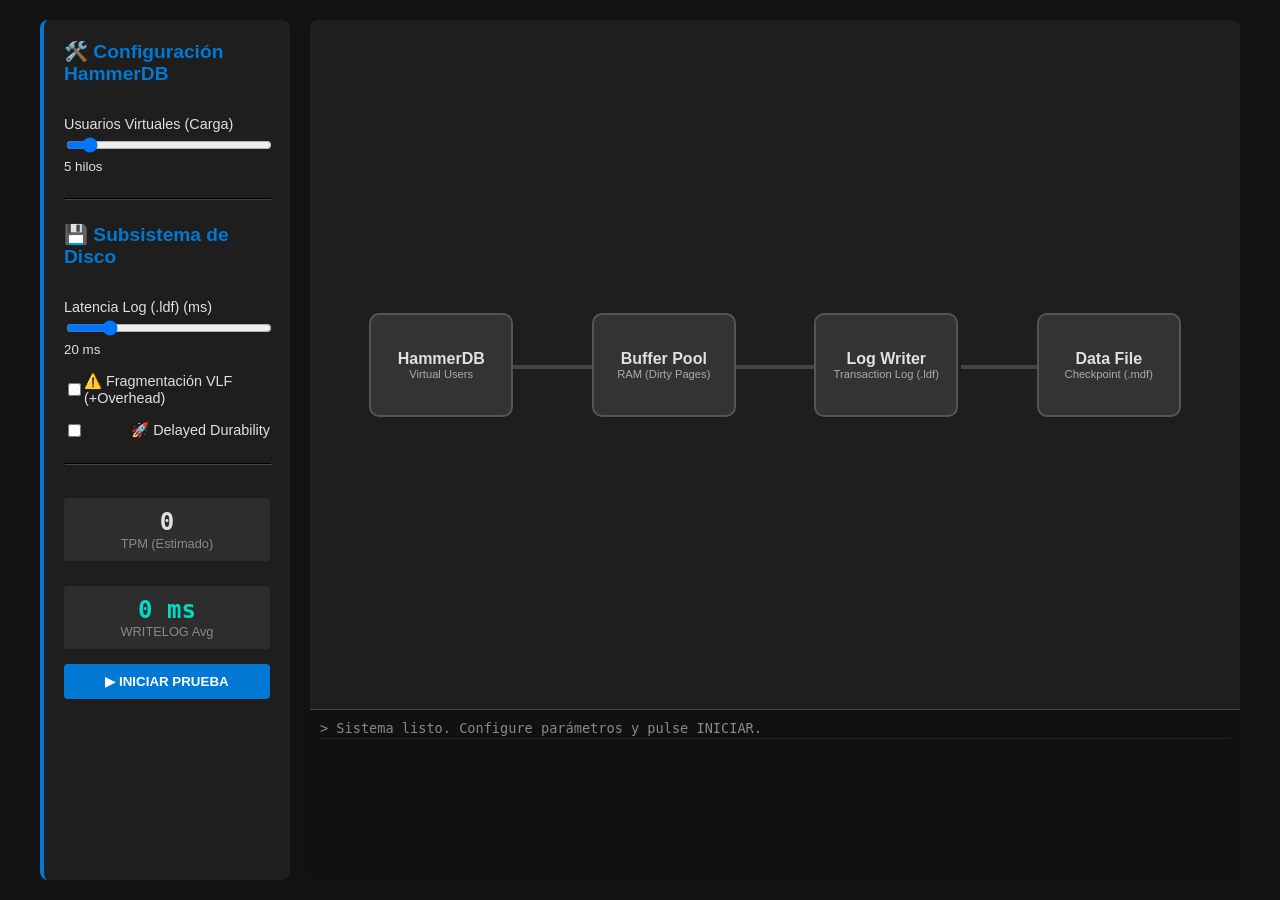
==== 01 Recuros.html @ c6f62aa0 "Integrated simulation labs with new sidebar layout" ====
<!DOCTYPE html>
<html lang="es">
<head>
    <meta charset="UTF-8">
    <title>SQL Server Internals Simulator - AsistenteDBA</title>
    <style>
        :root { --bg: #121212; --card: #1e1e1e; --text: #e0e0e0; --accent: #0078d4; --danger: #cf6679; --success: #03dac6; --warn: #bb86fc; }
        body { font-family: 'Segoe UI', Consolas, sans-serif; background: var(--bg); color: var(--text); margin: 0; padding: 20px; display: flex; flex-direction: column; align-items: center; height: 100vh; box-sizing: border-box; }
        
        /* Dashboard Layout */
        .dashboard { display: grid; grid-template-columns: 250px 1fr; gap: 20px; width: 100%; max-width: 1200px; height: 100%; }
        
        /* Controls Panel */
        .controls { background: var(--card); padding: 20px; border-radius: 8px; border-left: 4px solid var(--accent); display: flex; flex-direction: column; gap: 15px; }
        h2 { margin-top: 0; font-size: 1.2rem; color: var(--accent); }
        label { font-size: 0.9rem; display: flex; justify-content: space-between; align-items: center; }
        input[type="range"] { width: 100%; margin-top: 5px; }
        button { background: var(--accent); color: white; border: none; padding: 10px; border-radius: 4px; cursor: pointer; font-weight: bold; transition: 0.2s; }
        button:hover { filter: brightness(1.2); }
        button.stop { background: var(--danger); }
        
        .metric-box { background: #2d2d2d; padding: 10px; border-radius: 4px; text-align: center; margin-top: 10px; }
        .metric-val { font-size: 1.5rem; font-weight: bold; font-family: monospace; }
        .metric-lbl { font-size: 0.8rem; color: #888; }

        /* Simulation Area */
        .simulation-area { background: var(--card); border-radius: 8px; position: relative; overflow: hidden; display: flex; flex-direction: column; }
        .pipeline { flex: 1; display: flex; align-items: center; justify-content: space-around; padding: 20px; position: relative; }
        
        /* Components */
        .component { 
            width: 140px; height: 100px; 
            background: #333; border: 2px solid #555; 
            border-radius: 10px; display: flex; flex-direction: column; 
            align-items: center; justify-content: center; 
            z-index: 10; position: relative;
            transition: transform 0.1s;
        }
        .component strong { font-size: 1rem; }
        .component small { font-size: 0.7rem; color: #aaa; }
        .queue-count { position: absolute; top: -10px; right: -10px; background: var(--danger); color: white; border-radius: 50%; width: 25px; height: 25px; display: flex; align-items: center; justify-content: center; font-size: 0.8rem; font-weight: bold; opacity: 0; transition: opacity 0.3s; }
        
        /* Connecting Lines */
        .connector { position: absolute; height: 4px; background: #444; top: 50%; z-index: 1; }
        
        /* Particles (Transactions) */
        .particle {
            position: absolute; width: 12px; height: 12px;
            background: var(--success); border-radius: 50%;
            top: 50%; margin-top: -6px; z-index: 5;
            box-shadow: 0 0 5px var(--success);
        }
        
        /* Log Console */
        .console { height: 150px; background: #111; padding: 10px; overflow-y: auto; font-family: Consolas, monospace; font-size: 0.85rem; border-top: 1px solid #444; }
        .log-entry { margin-bottom: 4px; border-bottom: 1px solid #222; padding-bottom: 2px; }
        .err { color: var(--danger); } .warn { color: var(--warn); } .info { color: #888; } .succ { color: var(--success); }

        /* States */
        .component.stressed { border-color: var(--danger); box-shadow: 0 0 15px rgba(207, 102, 121, 0.3); animation: shake 0.5s infinite; }
        .component.writing { border-color: var(--success); }

        @keyframes shake { 0% { transform: translate(1px, 1px); } 50% { transform: translate(-1px, -1px); } 100% { transform: translate(1px, 1px); } }
    </style>
</head>
<body>

<div class="dashboard">
    <div class="controls">
        <h2>🛠️ Configuración HammerDB</h2>
        
        <div>
            <label>Usuarios Virtuales (Carga)</label>
            <input type="range" id="slider-load" min="1" max="50" value="5">
            <small id="val-load">5 hilos</small>
        </div>

        <hr style="border-color: #444; width: 100%;">
        <h2>💾 Subsistema de Disco</h2>

        <div>
            <label>Latencia Log (.ldf) (ms)</label>
            <input type="range" id="slider-latency" min="1" max="100" value="20">
            <small id="val-latency">20 ms</small>
        </div>

        <label style="cursor: pointer;">
            <input type="checkbox" id="check-vlf"> ⚠️ Fragmentación VLF (+Overhead)
        </label>
        
        <label style="cursor: pointer;">
            <input type="checkbox" id="check-durability"> 🚀 Delayed Durability
        </label>

        <hr style="border-color: #444; width: 100%;">
        
        <div class="metric-box">
            <div class="metric-val" id="metric-tpm">0</div>
            <div class="metric-lbl">TPM (Estimado)</div>
        </div>
        
        <div class="metric-box">
            <div class="metric-val" id="metric-wait" style="color: var(--success)">0 ms</div>
            <div class="metric-lbl">WRITELOG Avg</div>
        </div>

        <button onclick="toggleSimulation()" id="btn-start">▶ INICIAR PRUEBA</button>
    </div>

    <div class="simulation-area">
        <div class="pipeline">
            <div class="connector" style="left: 10%; width: 25%;"></div>
            <div class="connector" style="left: 40%; width: 25%;"></div>
            <div class="connector" style="left: 70%; width: 20%;"></div>

            <div class="component" id="node-app">
                <strong>HammerDB</strong>
                <small>Virtual Users</small>
            </div>

            <div class="component" id="node-buffer">
                <strong>Buffer Pool</strong>
                <small>RAM (Dirty Pages)</small>
                <div class="queue-count" id="q-buffer">0</div>
            </div>

            <div class="component" id="node-log">
                <strong>Log Writer</strong>
                <small>Transaction Log (.ldf)</small>
                <div class="queue-count" id="q-log">0</div>
            </div>

            <div class="component" id="node-disk">
                <strong>Data File</strong>
                <small>Checkpoint (.mdf)</small>
            </div>
        </div>
        
        <div class="console" id="console-output">
            <div class="log-entry info">> Sistema listo. Configure parámetros y pulse INICIAR.</div>
        </div>
    </div>
</div>

<script>
    // Configuración del Estado
    let isRunning = false;
    let transactionsCompleted = 0;
    let totalWaitTime = 0;
    let waitSamples = 0;
    let logQueue = 0;
    let bufferContention = 0;
    
    // Referencias DOM
    const els = {
        app: document.getElementById('node-app'),
        buffer: document.getElementById('node-buffer'),
        log: document.getElementById('node-log'),
        disk: document.getElementById('node-disk'),
        console: document.getElementById('console-output'),
        tpm: document.getElementById('metric-tpm'),
        wait: document.getElementById('metric-wait'),
        qLog: document.getElementById('q-log'),
        btn: document.getElementById('btn-start')
    };

    // Listeners Inputs
    document.getElementById('slider-load').oninput = (e) => document.getElementById('val-load').innerText = e.target.value + " hilos";
    document.getElementById('slider-latency').oninput = (e) => document.getElementById('val-latency').innerText = e.target.value + " ms";

    function log(msg, type = 'info') {
        const div = document.createElement('div');
        div.className = `log-entry ${type}`;
        div.innerText = `> ${msg}`;
        els.console.prepend(div);
        if (els.console.children.length > 20) els.console.lastChild.remove();
    }

    function toggleSimulation() {
        isRunning = !isRunning;
        els.btn.innerText = isRunning ? "⏹ DETENER" : "▶ INICIAR PRUEBA";
        els.btn.className = isRunning ? "stop" : "";
        
        if (isRunning) {
            log("Iniciando carga TPC-C simulada...", "info");
            loop();
            updateMetrics();
        } else {
            log("Prueba detenida.", "warn");
        }
    }

    // Bucle Principal (Game Loop)
    function loop() {
        if (!isRunning) return;

        const load = parseInt(document.getElementById('slider-load').value);
        // Probabilidad de generar nueva transacción basada en la carga
        if (Math.random() < (load * 0.05)) {
            spawnTransaction();
        }

        // Procesar cola del Log
        processLogQueue();

        requestAnimationFrame(loop);
    }

    // Generar Partícula Visual
    function spawnTransaction() {
        const p = document.createElement('div');
        p.className = 'particle';
        document.querySelector('.pipeline').appendChild(p);

        // Animación: App -> Buffer
        animateParticle(p, els.app, els.buffer, 500, () => {
            // Fase 2: Buffer -> Log (Aquí es donde ocurre el cuello de botella)
            if (checkBufferHealth()) {
                logQueue++;
                updateQueueUI();
                
                // Si Delayed Durability está ON, pasa rápido
                const isDelayed = document.getElementById('check-durability').checked;
                
                if (isDelayed) {
                     // Pasa casi instantáneo al disco (checkpoints asíncronos)
                    animateParticle(p, els.buffer, els.disk, 200, () => {
                        finishTransaction(p);
                        logQueue--; // Se libera rápido
                        updateQueueUI();
                    });
                } else {
                    // Si es Normal, tiene que esperar al Log Writer
                    // La partícula se "absorbe" en el nodo Log y espera
                    animateParticle(p, els.buffer, els.log, 400, () => {
                        p.remove(); // Se queda en cola lógica, no visual
                    });
                }
            } else {
                p.remove(); // Fallo por buffer lleno
            }
        });
    }

    // Mueve un div de A a B
    function animateParticle(el, from, to, duration, callback) {
        const fRect = from.getBoundingClientRect();
        const tRect = to.getBoundingClientRect();
        const parentRect = document.querySelector('.pipeline').getBoundingClientRect();

        const startX = fRect.left - parentRect.left + fRect.width/2;
        const startY = fRect.top - parentRect.top + fRect.height/2;
        const endX = tRect.left - parentRect.left + tRect.width/2;
        const endY = tRect.top - parentRect.top + tRect.height/2;

        const anim = el.animate([
            { transform: `translate(${startX}px, ${startY}px)` },
            { transform: `translate(${endX}px, ${endY}px)` }
        ], { duration: duration, easing: 'linear' });

        anim.onfinish = callback;
    }

    // Simula el Log Writer (El hilo background)
    let isWritingLog = false;
    function processLogQueue() {
        if (logQueue > 0 && !isWritingLog) {
            isWritingLog = true;
            
            // Calcular latencia real
            let baseLatency = parseInt(document.getElementById('slider-latency').value);
            const hasVLF = document.getElementById('check-vlf').checked;
            
            // Si hay fragmentación VLF, añadimos penalización aleatoria y fuerte
            let currentLatency = hasVLF ? baseLatency + (Math.random() * 50) : baseLatency;

            els.log.classList.add('writing');

            // Simular tiempo de escritura en disco
            setTimeout(() => {
                // Procesamos un "batch" de transacciones de la cola
                const batchSize = 1; // El log writer escribe bloques
                logQueue = Math.max(0, logQueue - batchSize);
                
                transactionsCompleted += batchSize;
                
                // Registrar métricas
                totalWaitTime += currentLatency;
                waitSamples++;

                els.log.classList.remove('writing');
                isWritingLog = false;
                updateQueueUI();

                // Visualizar Checkpoint ocasional
                if (transactionsCompleted % 10 === 0) {
                    flashComponent(els.disk);
                }

            }, currentLatency * 5); // Multiplicador para efecto visual (sino es muy rápido)
        }
    }

    function checkBufferHealth() {
        // Simular PAGEIOLATCH si la carga es muy alta
        const load = parseInt(document.getElementById('slider-load').value);
        if (load > 40 && Math.random() > 0.98) {
            log("PAGEIOLATCH_EX: Buffer Pool saturado buscando páginas.", "err");
            els.buffer.classList.add('stressed');
            setTimeout(() => els.buffer.classList.remove('stressed'), 500);
            return false; // Transacción fallida/lenta
        }
        return true;
    }

    function finishTransaction(p) {
        p.remove();
        transactionsCompleted++;
    }

    function updateQueueUI() {
        els.qLog.innerText = logQueue;
        els.qLog.style.opacity = logQueue > 0 ? 1 : 0;
        
        // Si la cola crece mucho -> WRITELOG Crítico
        if (logQueue > 10) {
            els.log.classList.add('stressed');
            if (Math.random() > 0.9) log(`WRITELOG Alto: ${logQueue} tareas esperando flush.`, "warn");
        } else {
            els.log.classList.remove('stressed');
        }
    }

    function flashComponent(el) {
        el.style.borderColor = '#03dac6';
        setTimeout(() => el.style.borderColor = '#555', 200);
    }

    function updateMetrics() {
        if (!isRunning) return;
        
        // Calcular TPM (falso pero realista visualmente)
        // Escalamos transactionsCompleted a un valor tipo "TPM"
        let tpm = Math.floor(transactionsCompleted * (60 / (performance.now()/1000))) * 100;
        // Evitar Infinity al inicio
        if (tpm < 0 || isNaN(tpm)) tpm = 0;

        els.tpm.innerText = tpm.toLocaleString();

        // Calcular Wait Promedio
        let avgWait = waitSamples > 0 ? (totalWaitTime / waitSamples).toFixed(1) : 0;
        els.wait.innerText = avgWait + " ms";
        
        // Colorear métricas
        els.wait.style.color = avgWait > 20 ? "var(--danger)" : (avgWait > 10 ? "var(--warn)" : "var(--success)");

        setTimeout(updateMetrics, 1000);
    }

</script>

</body>
</html>
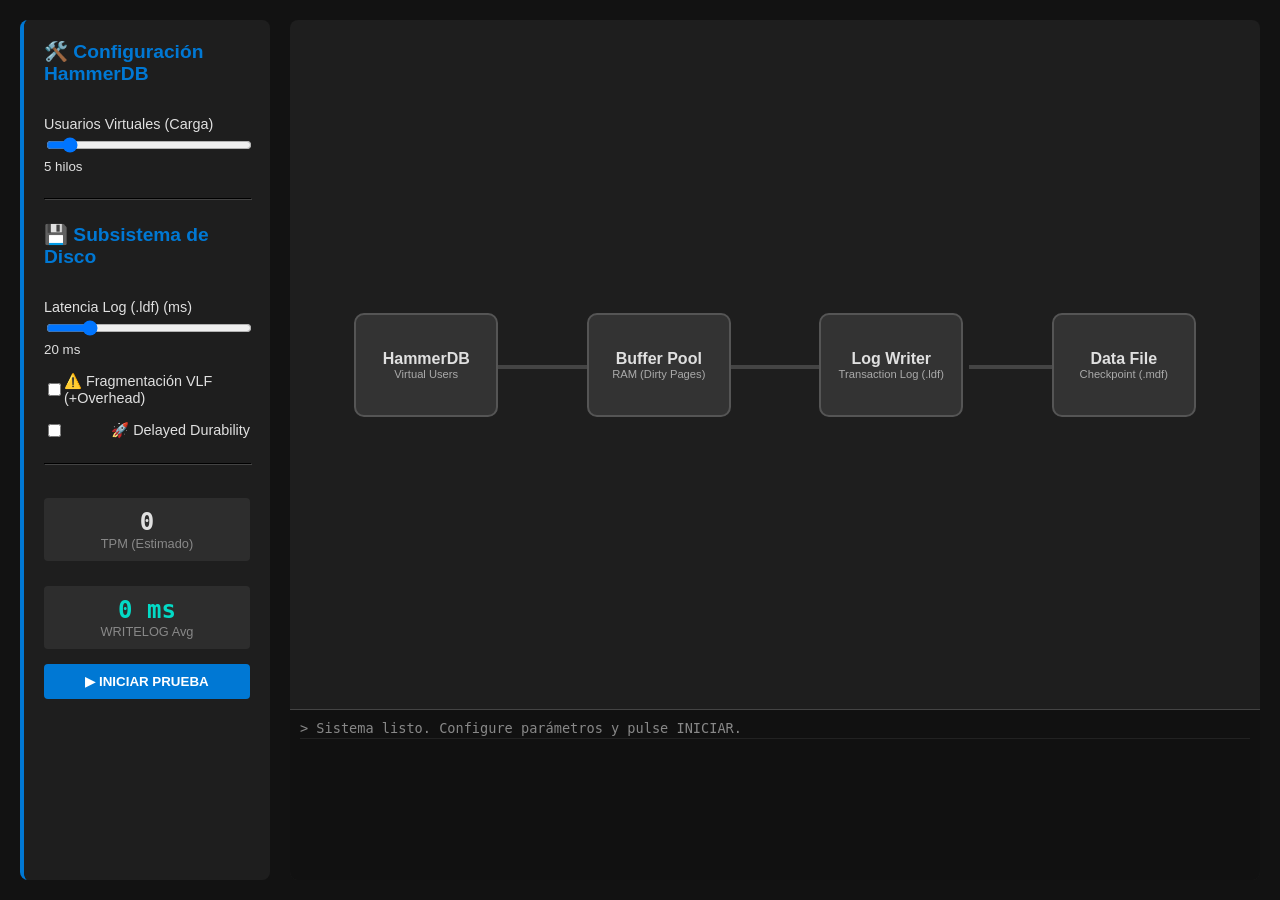
==== commit 79dc476a: "Fix lab 1 layout: stretch alignment, flex-1, min-height to fill iframe" ====
--- a/01 Recuros.html
+++ b/01 Recuros.html
@@ -5,13 +5,13 @@
     <title>SQL Server Internals Simulator - AsistenteDBA</title>
     <style>
         :root { --bg: #121212; --card: #1e1e1e; --text: #e0e0e0; --accent: #0078d4; --danger: #cf6679; --success: #03dac6; --warn: #bb86fc; }
-        body { font-family: 'Segoe UI', Consolas, sans-serif; background: var(--bg); color: var(--text); margin: 0; padding: 20px; display: flex; flex-direction: column; align-items: center; height: 100vh; box-sizing: border-box; }
+        body { font-family: 'Segoe UI', Consolas, sans-serif; background: var(--bg); color: var(--text); margin: 0; padding: 20px; display: flex; flex-direction: column; align-items: stretch; height: 100vh; box-sizing: border-box; overflow: hidden; }
         
         /* Dashboard Layout */
-        .dashboard { display: grid; grid-template-columns: 250px 1fr; gap: 20px; width: 100%; max-width: 1200px; height: 100%; }
+        .dashboard { display: grid; grid-template-columns: 250px 1fr; gap: 20px; width: 100%; flex: 1; min-height: 0; }
         
         /* Controls Panel */
-        .controls { background: var(--card); padding: 20px; border-radius: 8px; border-left: 4px solid var(--accent); display: flex; flex-direction: column; gap: 15px; }
+        .controls { background: var(--card); padding: 20px; border-radius: 8px; border-left: 4px solid var(--accent); display: flex; flex-direction: column; gap: 15px; overflow-y: auto; }
         h2 { margin-top: 0; font-size: 1.2rem; color: var(--accent); }
         label { font-size: 0.9rem; display: flex; justify-content: space-between; align-items: center; }
         input[type="range"] { width: 100%; margin-top: 5px; }
@@ -24,7 +24,7 @@
         .metric-lbl { font-size: 0.8rem; color: #888; }
 
         /* Simulation Area */
-        .simulation-area { background: var(--card); border-radius: 8px; position: relative; overflow: hidden; display: flex; flex-direction: column; }
+        .simulation-area { background: var(--card); border-radius: 8px; position: relative; overflow: hidden; display: flex; flex-direction: column; flex: 1; min-height: 0; }
         .pipeline { flex: 1; display: flex; align-items: center; justify-content: space-around; padding: 20px; position: relative; }
         
         /* Components */
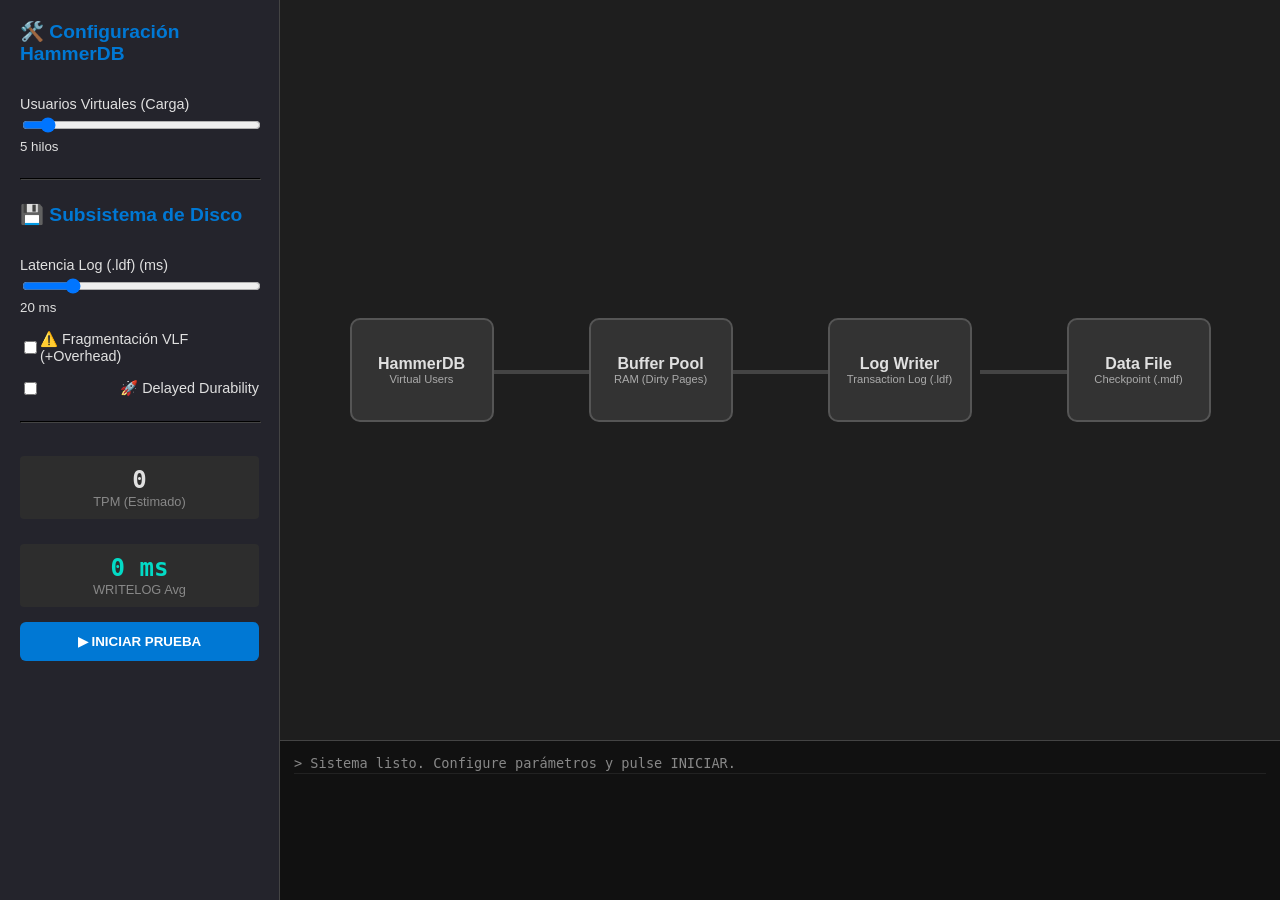
==== commit 5a6969b3: "Make system resources lab fill iframe like other labs" ====
--- a/01 Recuros.html
+++ b/01 Recuros.html
@@ -4,18 +4,18 @@
     <meta charset="UTF-8">
     <title>SQL Server Internals Simulator - AsistenteDBA</title>
     <style>
-        :root { --bg: #121212; --card: #1e1e1e; --text: #e0e0e0; --accent: #0078d4; --danger: #cf6679; --success: #03dac6; --warn: #bb86fc; }
-        body { font-family: 'Segoe UI', Consolas, sans-serif; background: var(--bg); color: var(--text); margin: 0; padding: 20px; display: flex; flex-direction: column; align-items: stretch; height: 100vh; box-sizing: border-box; overflow: hidden; }
+        :root { --bg: #121212; --card: #1e1e1e; --panel: #24242c; --text: #e0e0e0; --accent: #0078d4; --danger: #cf6679; --success: #03dac6; --warn: #bb86fc; }
+        body { font-family: 'Segoe UI', Consolas, sans-serif; background: var(--bg); color: var(--text); margin: 0; height: 100vh; display: flex; overflow: hidden; }
         
         /* Dashboard Layout */
-        .dashboard { display: grid; grid-template-columns: 250px 1fr; gap: 20px; width: 100%; flex: 1; min-height: 0; }
+        .dashboard { display: flex; width: 100%; height: 100vh; min-width: 0; min-height: 0; }
         
         /* Controls Panel */
-        .controls { background: var(--card); padding: 20px; border-radius: 8px; border-left: 4px solid var(--accent); display: flex; flex-direction: column; gap: 15px; overflow-y: auto; }
+        .controls { width: 280px; flex: 0 0 280px; background: var(--panel); padding: 20px; border-right: 1px solid #444; display: flex; flex-direction: column; gap: 15px; overflow-y: auto; box-sizing: border-box; }
         h2 { margin-top: 0; font-size: 1.2rem; color: var(--accent); }
         label { font-size: 0.9rem; display: flex; justify-content: space-between; align-items: center; }
         input[type="range"] { width: 100%; margin-top: 5px; }
-        button { background: var(--accent); color: white; border: none; padding: 10px; border-radius: 4px; cursor: pointer; font-weight: bold; transition: 0.2s; }
+        button { background: var(--accent); color: white; border: none; padding: 12px; border-radius: 6px; cursor: pointer; font-weight: bold; transition: 0.2s; width: 100%; }
         button:hover { filter: brightness(1.2); }
         button.stop { background: var(--danger); }
         
@@ -24,8 +24,8 @@
         .metric-lbl { font-size: 0.8rem; color: #888; }
 
         /* Simulation Area */
-        .simulation-area { background: var(--card); border-radius: 8px; position: relative; overflow: hidden; display: flex; flex-direction: column; flex: 1; min-height: 0; }
-        .pipeline { flex: 1; display: flex; align-items: center; justify-content: space-around; padding: 20px; position: relative; }
+        .simulation-area { background: var(--card); position: relative; overflow: hidden; display: flex; flex-direction: column; flex: 1; min-width: 0; min-height: 0; }
+        .pipeline { flex: 1; display: flex; align-items: center; justify-content: space-around; gap: 20px; padding: 32px; position: relative; min-height: 0; }
         
         /* Components */
         .component { 
@@ -52,13 +52,20 @@
         }
         
         /* Log Console */
-        .console { height: 150px; background: #111; padding: 10px; overflow-y: auto; font-family: Consolas, monospace; font-size: 0.85rem; border-top: 1px solid #444; }
+        .console { flex: 0 0 160px; background: #111; padding: 14px; overflow-y: auto; font-family: Consolas, monospace; font-size: 0.85rem; border-top: 1px solid #444; box-sizing: border-box; }
         .log-entry { margin-bottom: 4px; border-bottom: 1px solid #222; padding-bottom: 2px; }
         .err { color: var(--danger); } .warn { color: var(--warn); } .info { color: #888; } .succ { color: var(--success); }
 
         /* States */
         .component.stressed { border-color: var(--danger); box-shadow: 0 0 15px rgba(207, 102, 121, 0.3); animation: shake 0.5s infinite; }
         .component.writing { border-color: var(--success); }
+
+        @media (max-width: 900px) {
+            .dashboard { flex-direction: column; }
+            .controls { width: 100%; flex: 0 0 auto; max-height: 260px; border-right: none; border-bottom: 1px solid #444; }
+            .pipeline { padding: 20px; overflow-x: auto; justify-content: flex-start; }
+            .component { flex: 0 0 140px; }
+        }
 
         @keyframes shake { 0% { transform: translate(1px, 1px); } 50% { transform: translate(-1px, -1px); } 100% { transform: translate(1px, 1px); } }
     </style>
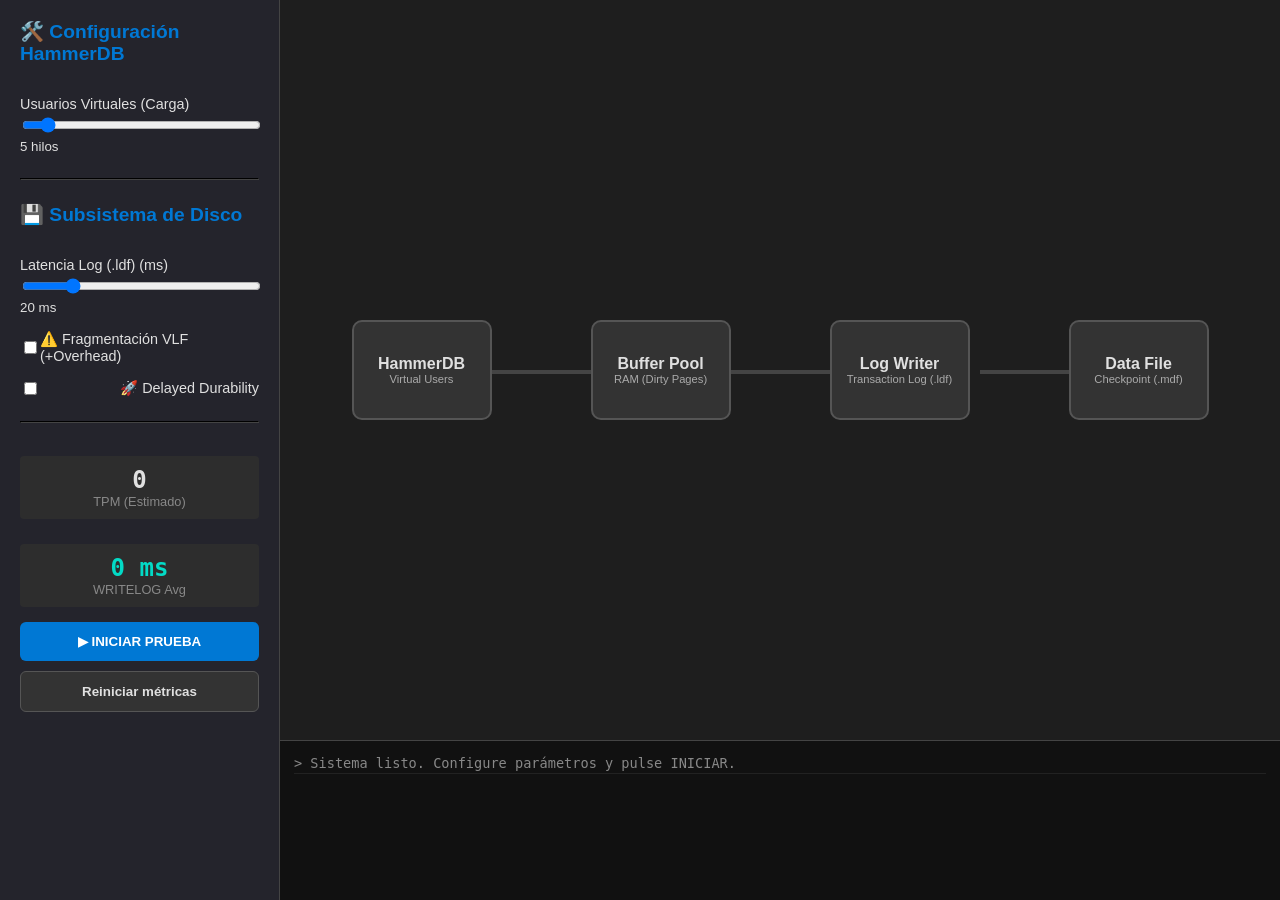
==== commit 313f1384: "Improve SQL lab simulators UX and interactions" ====
--- a/01 Recuros.html
+++ b/01 Recuros.html
@@ -2,9 +2,11 @@
 <html lang="es">
 <head>
     <meta charset="UTF-8">
+    <meta name="viewport" content="width=device-width, initial-scale=1.0">
     <title>SQL Server Internals Simulator - AsistenteDBA</title>
     <style>
         :root { --bg: #121212; --card: #1e1e1e; --panel: #24242c; --text: #e0e0e0; --accent: #0078d4; --danger: #cf6679; --success: #03dac6; --warn: #bb86fc; }
+        *, *::before, *::after { box-sizing: border-box; }
         body { font-family: 'Segoe UI', Consolas, sans-serif; background: var(--bg); color: var(--text); margin: 0; height: 100vh; display: flex; overflow: hidden; }
         
         /* Dashboard Layout */
@@ -18,6 +20,8 @@
         button { background: var(--accent); color: white; border: none; padding: 12px; border-radius: 6px; cursor: pointer; font-weight: bold; transition: 0.2s; width: 100%; }
         button:hover { filter: brightness(1.2); }
         button.stop { background: var(--danger); }
+        .control-actions { display: grid; gap: 10px; }
+        .button-secondary { background: #333; border: 1px solid #555; color: var(--text); }
         
         .metric-box { background: #2d2d2d; padding: 10px; border-radius: 4px; text-align: center; margin-top: 10px; }
         .metric-val { font-size: 1.5rem; font-weight: bold; font-family: monospace; }
@@ -111,7 +115,10 @@
             <div class="metric-lbl">WRITELOG Avg</div>
         </div>
 
-        <button onclick="toggleSimulation()" id="btn-start">▶ INICIAR PRUEBA</button>
+        <div class="control-actions">
+            <button onclick="toggleSimulation()" id="btn-start">▶ INICIAR PRUEBA</button>
+            <button onclick="resetMetrics()" class="button-secondary">Reiniciar métricas</button>
+        </div>
     </div>
 
     <div class="simulation-area">
@@ -157,6 +164,7 @@
     let waitSamples = 0;
     let logQueue = 0;
     let bufferContention = 0;
+    let testStartTime = performance.now();
     
     // Referencias DOM
     const els = {
@@ -189,12 +197,27 @@
         els.btn.className = isRunning ? "stop" : "";
         
         if (isRunning) {
+            resetMetrics(false);
             log("Iniciando carga TPC-C simulada...", "info");
             loop();
             updateMetrics();
         } else {
             log("Prueba detenida.", "warn");
         }
+    }
+
+    function resetMetrics(writeLog = true) {
+        transactionsCompleted = 0;
+        totalWaitTime = 0;
+        waitSamples = 0;
+        logQueue = 0;
+        testStartTime = performance.now();
+        document.querySelectorAll('.particle').forEach(p => p.remove());
+        updateQueueUI();
+        els.tpm.innerText = '0';
+        els.wait.innerText = '0 ms';
+        els.wait.style.color = 'var(--success)';
+        if (writeLog) log('Métricas reiniciadas.', 'info');
     }
 
     // Bucle Principal (Game Loop)
@@ -348,7 +371,8 @@
         
         // Calcular TPM (falso pero realista visualmente)
         // Escalamos transactionsCompleted a un valor tipo "TPM"
-        let tpm = Math.floor(transactionsCompleted * (60 / (performance.now()/1000))) * 100;
+        const elapsedMinutes = Math.max((performance.now() - testStartTime) / 60000, 0.001);
+        let tpm = Math.round(transactionsCompleted / elapsedMinutes);
         // Evitar Infinity al inicio
         if (tpm < 0 || isNaN(tpm)) tpm = 0;
 
